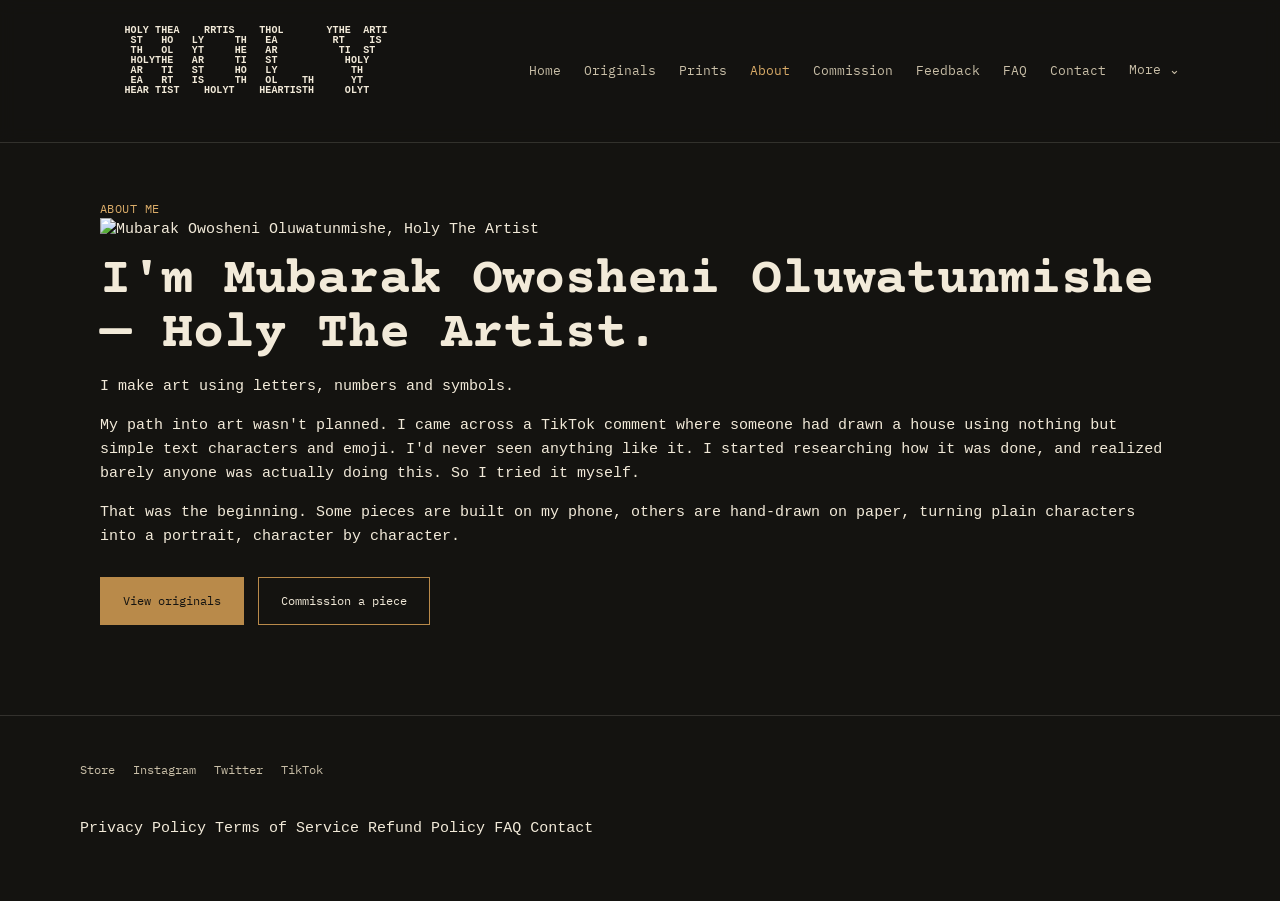
==== about.html @ 5d8406da "Add files via upload" ====
<!DOCTYPE html>
<html lang="en">
<head>
  <meta charset="UTF-8">
  <meta name="viewport" content="width=device-width, initial-scale=1, viewport-fit=cover">

  <title>About — Holy The Artist</title>

  <link rel="preconnect" href="https://fonts.googleapis.com">
  <link rel="preconnect" href="https://fonts.gstatic.com" crossorigin>
  <link href="https://fonts.googleapis.com/css2?family=Courier+Prime:ital,wght@0,400;0,700;1,400&family=IBM+Plex+Mono:wght@400;500&display=swap" rel="stylesheet">

  <link rel="stylesheet" href="style.css">
</head>

<body>

<header>
  <div class="headbar">

    <a class="wordmark" href="index.html#home">

      <div class="holy-text">
        <pre class="holy-ascii">
    HOLY THEA    RRTIS    THOL       YTHE  ARTI
     ST   HO   LY     TH   EA         RT    IS 
     TH   OL   YT     HE   AR          TI  ST 
     HOLYTHE   AR     TI   ST           HOLY
     AR   TI   ST     HO   LY            TH   
     EA   RT   IS     TH   OL    TH      YT         
    HEAR TIST    HOLYT    HEARTISTH     OLYT   

        </pre>
      </div>
    </a>

    <nav class="primary" id="primaryNav">

      <button class="nav-close" id="navClose" type="button" aria-label="Close menu">
        Cancel ❌
      </button>

      <a href="index.html#home">Home</a>
      <a href="index.html#originals">Originals</a>
      <a href="index.html#prints">Prints</a>
      <a class="active" href="about.html">About</a>
      <a href="index.html#commission">Commission</a>
      <a href="index.html#feedback">Feedback</a>
      <a href="index.html#faq">FAQ</a>
      <a href="index.html#contact">Contact</a>

      <div class="more-wrap">
        <a id="moreToggle" href="#" aria-expanded="false">
          More ⌄
        </a>

        <div class="more-panel" id="morePanel">
          <a href="index.html#privacy">Privacy Policy</a>
          <a href="index.html#terms">Terms of Service</a>
          <a href="index.html#refunds">Refund Policy</a>
        </div>
      </div>

    </nav>

    <button
      class="menu-btn"
      id="menuBtn"
      type="button"
      aria-label="Open menu"
      aria-expanded="false"
    >
      ☰
    </button>

  </div>
</header>

<!-- Mobile menu backdrop -->
<div class="nav-backdrop" id="navBackdrop"></div>

<main>

  <section class="page active" id="page-about">

    <div class="eyebrow">ABOUT ME</div>

    <!-- Put your photo at images/holy.jpg, or delete this line -->
    <img class="about-photo" src="images/holy.jpg" alt="Mubarak Owosheni Oluwatunmishe, Holy The Artist">

    <h1 class="page-title">
      I'm Mubarak Owosheni Oluwatunmishe — Holy The Artist.
    </h1>

    <div class="about-text">

      <p class="intro">
        I make art using letters, numbers and symbols.
      </p>

      <p>
        My path into art wasn't planned. I came across a TikTok comment
        where someone had drawn a house using nothing but simple text
        characters and emoji. I'd never seen anything like it. I started
        researching how it was done, and realized barely anyone was
        actually doing this. So I tried it myself.
      </p>

      <p>
        That was the beginning. Some pieces are built on my phone, others
        are hand-drawn on paper, turning plain characters into a portrait,
        character by character.
      </p>

    </div>

    <div class="cta-row">
      <a class="btn solid" href="index.html#originals">View originals</a>
      <a class="btn" href="index.html#commission">Commission a piece</a>
    </div>

  </section>

</main>


<footer>

  <div class="foot-inner">

    <div>

      <div class="social-row">

        <a
          href="https://flutterwave.com/store/holytheartist"
          target="_blank"
          rel="noopener noreferrer"
        >
          Store
        </a>

        <a
          href="https://www.instagram.com/holy_the_artist"
          target="_blank"
          rel="noopener noreferrer"
        >
          Instagram
        </a>

        <a
          href="https://x.com/holy_d_artist"
          target="_blank"
          rel="noopener noreferrer"
        >
          Twitter
        </a>

        <a
          href="https://tiktok.com/@holy_d_artist"
          target="_blank"
          rel="noopener noreferrer"
        >
          TikTok
        </a>

        <br /><br /><br />
      </div>

      <a href="index.html#privacy">Privacy Policy</a>
      <a href="index.html#terms">Terms of Service</a>
      <a href="index.html#refunds">Refund Policy</a>
      <a href="index.html#faq">FAQ</a>
      <a href="index.html#contact">Contact</a>

    </div>

  </div>

</footer>

<!-- Same script as the home page. It runs the mobile menu and More dropdown. -->
<script src="main.js"></script>

</body>
</html>
---- style.css ----
:root {
  --ink: #141310;
  --ink-2: #1c1b16;
  --paper: #f2ead9;
  --paper-dim: #c9bfa8;

  --line: rgba(242, 234, 217, 0.14);

  --brass: #b98a4a;
  --brass-bright: #d9ab68;

  box-sizing: border-box;
}

*,
*::before,
*::after {
  box-sizing: inherit;
}

html {
  height: 100%;
  scroll-behavior: smooth;
  scroll-padding-top: 90px;
}

body {
  margin: 0;
  min-height: 100%;

  background: var(--ink);
  color: var(--paper);

  /*
    Main website font:
    Courier Prime, a webfont built on Courier New's
    typewriter shape, with Courier New itself as fallback
  */
  font-family: 'Courier New', Courier, monospace;

  font-size: 15px;
  line-height: 1.6;

  overflow-x: hidden;
}

/*HOLY HEADER TEXT*/
.holy-ascii{
  font-family: 'Courier New', Courier, monospace;
  font-size: 6px;
  line-height: 1;
}

.holy-text{
  display: flex;
  align-items: center;
}

@media (min-width: 410px) {
 .holy-text pre{
    font-size: 10px;
    
  }
  
};

::selection {
  background: var(--brass);
  color: var(--ink);
}

a {
  color: inherit;
  text-decoration: none;
}

button,
input,
textarea {
  font: inherit;
}

img {
  max-width: 100%;
  display: block;
}

.mono {
  font-family: "IBM Plex Mono", monospace;
}


/* =========================
   HEADER
========================= */

header {
  position: sticky;
  top: 0;
  z-index: 100;

  background: rgba(20, 19, 16, 0.94);

  backdrop-filter: blur(8px);
  -webkit-backdrop-filter: blur(8px);

  border-bottom: 1px solid var(--line);

  padding-top: env(safe-area-inset-top, 0px);
}

.headbar {
  width: min(1120px, 100%);
  margin: 0 auto;

  padding: 16px 20px;

  display: flex;
  align-items: center;
  justify-content: space-between;

  gap: 20px;
}

.wordmark {
  font-family: "Courier Prime", "Courier New", monospace;
  font-weight: 700;

  font-size: 3px;

  letter-spacing: 0.04em;

  text-decoration: none;

  color: var(--paper);

  display: flex;
  align-items: center ;
  gap: 7px;

  white-space: nowrap;
}

.wordmark .dot {
  color: var(--brass-bright);

  font-family: "IBM Plex Mono", monospace;

  font-size: 13px;
}


/* =========================
   DESKTOP NAV
========================= */

nav.primary {
  display: flex;
  align-items: center;
  gap: 23px;
}

nav.primary a {
  position: relative;

  color: var(--paper-dim);

  font-family: "IBM Plex Mono", monospace;
  font-size: 13px;

  text-decoration: none;

  cursor: pointer;

  transition:
    color 0.2s ease,
    opacity 0.2s ease;
}

nav.primary a:hover,
nav.primary a.active {
  color: var(--brass-bright);
}


/* =========================
   MORE MENU
========================= */

.more-wrap {
  position: relative;
}

.more-panel {
  display: none;

  position: absolute;

  right: 0;
  top: calc(100% + 14px);

  min-width: 190px;

  padding: 6px 0;

  background: var(--ink-2);

  border: 1px solid var(--line);

  box-shadow: 0 18px 40px rgba(0, 0, 0, 0.45);
}

.more-panel.open {
  display: block;
}

.more-panel a {
  display: block;

  padding: 10px 16px;
}

.more-panel a:hover {
  background: rgba(217, 171, 104, 0.08);
}


/* =========================
   MOBILE MENU BUTTON
========================= */

.menu-btn {
  display: none;
  width: 44px;
  height: 44px;
  padding: 0;
  background: transparent;
  border: 1px solid var(--line);
  color: var(--paper);
  font-size: 21px;
  cursor: pointer;
  z-index: 120;
}


/* =========================
   MOBILE CANCEL BUTTON
========================= */

.nav-close {
  display: none;
  position: absolute;
  top: 20px;
  right: 20px;
  width: auto;
  height: 40px;
  padding: 0 15px;
  background: transparent;
  border: 1px solid var(--line);
  color: var(--paper);
  font-family: "IBM Plex Mono", monospace;
  font-size: 15px;
  cursor: pointer;
  align-items: center;
  gap: 6px;
}

.nav-close:hover {
  border-color: var(--brass);
  color: var(--brass-bright);
}


/* =========================
   MOBILE BACKDROP
========================= */

.nav-backdrop {
  display: none;
  position: fixed;
  inset: 0;
  z-index: 80;
  background: rgba(10, 9, 7, 0.7);
  
}

.nav-backdrop.open {
  display: block ;
}


/* =========================
   MOBILE NAV
========================= */

@media (max-width: 820px) {

  .menu-btn {
    display: flex;
    align-items: center;
    justify-content: center;
  }

  nav.primary {
    position: fixed;
    top: 0;
    right: 0;
    bottom: 0;

    width: min(82vw, 330px);
    height: 450px ;

    display: flex;
    flex-direction: column;
    align-items: flex-start;

    gap: 22px;

    padding: 85px 28px 30px;

    background: var(--ink-2);
    border-left: 1px solid var(--line);

    overflow-y: auto;

    transform: translateX(100%);
    visibility: hidden;

    transition:
      transform 0.25s ease,
      visibility 0.25s ease;

    z-index: 110;

    box-shadow: -20px 0 50px rgba(0, 0, 0, 0.4);
  }

  nav.primary.open {
    transform: translateX(0);
    visibility: visible;
  }

  nav.primary a {
    font-size: 15px;
  }

  .nav-close {
    display: inline-flex;
  }

  .more-wrap {
    width: 100%;
  }

  .more-panel {
    position: static;

    width: 100%;

    border: none;

    padding: 7px 0 0;

    background: transparent;

    box-shadow: none;
  }

  .more-panel a {
    padding: 8px 0;
  }
}


/* =========================
   MOBILE NAV CLOSE
========================= */

.nav-close {
  display: none;

  position: absolute;

  top: 20px;
  right: 20px;

  width: auto;
  height: 40px;

  padding: 0 16px;

  background: none;

  border: 1px solid var(--line);

  color: var(--paper);

  font-family: "IBM Plex Mono", monospace;

  font-size: 13px;
  letter-spacing: 0.02em;

  cursor: pointer;

  display: none;
  align-items: center;
  gap: 6px;
}

.nav-close:hover {
  border-color: var(--brass);
  color: var(--brass-bright);
}


/* =========================
   MOBILE BACKDROP
========================= */

.nav-backdrop {
  display: none;

  position: fixed;
  inset: 0;

  z-index: 80;

  background: rgba(10, 9, 7, 0.65);
}

.nav-backdrop.open {
  display: block;
}


/* =========================
   MOBILE NAV
========================= */

@media (max-width: 820px) {

  nav.primary {
    display: none;

    position: fixed;

    top: 0;
    right: 0;
    bottom: 0;

    width: min(82vw, 330px);

    z-index: 110;

    background: var(--ink-2);

    border-left: 1px solid var(--line);

    flex-direction: column;

    align-items: flex-start;

    gap: 22px;

    padding: 85px 28px 30px;

    overflow-y: auto;

    box-shadow: -20px 0 50px rgba(0, 0, 0, 0.35);
  }

  nav.primary.open {
    display: flex;
  }

  nav.primary a {
    font-size: 15px;
  }

  .nav-close {
    display: inline-flex;
  }

  .menu-btn {
    display: block;
  }

  .more-wrap {
    width: 100%;
  }

  .more-panel {
    position: static;

    width: 100%;

    border: none;

    padding: 7px 0 0;

    background: transparent;

    box-shadow: none;
  }

  .more-panel a {
    padding: 8px 0;
  }

}


/* =========================
   MAIN
========================= */

main {
  width: min(1120px, 100%);

  margin: 0 auto;

  padding: 0 20px;
}


/* =========================
   PAGES
========================= */

.page {
  display: none;

  padding: 56px 0 90px;

  animation: fade 0.3s ease;
}

.page.active {
  display: block;
}

@keyframes fade {
  from {
    opacity: 0;
    transform: translateY(6px);
  }

  to {
    opacity: 1;
    transform: translateY(0);
  }
}


/* =========================
   TYPOGRAPHY
========================= */

.eyebrow {
  font-family: "IBM Plex Mono", monospace;

  font-size: 12px;

  color: var(--brass-bright);

  letter-spacing: 0.04em;
}

h1,
h2,
h3 {
  font-family: "Courier Prime", "Courier New", monospace;
  font-weight: 700;
}

h1 {
  font-size: clamp(42px, 7vw, 72px);

  line-height: 1.04;

  margin: 0.3em 0 0.25em;
}

.page-title {
  font-size: clamp(36px, 5vw, 52px);

  margin-top: 12px;
}

h2 {
  font-size: clamp(29px, 4.4vw, 42px);

  line-height: 1.15;

  margin: 0 0 0.5em;
}

h3 {
  font-size: 21px;

  margin: 0 0 0.35em;
}

p {
  margin: 0 0 1em;

  color: var(--paper);
}

.lede {
  max-width: 680px;

  font-size: 20px;

  color: var(--paper-dim);
}

.dim {
  color: var(--paper-dim);
}

.dim a,
.legal a,
.contact-alt a {
  color: var(--brass-bright);
  text-decoration: none;
}

.dim a:hover,
.legal a:hover,
.contact-alt a:hover {
  text-decoration: underline;
}

.max-text {
  max-width: 680px;
}

.rule {
  height: 1px;

  margin: 40px 0;

  border: 0;

  background: var(--line);
}


/* =========================
   HERO
========================= */

.hero {
  display: grid;

  grid-template-columns: 1.1fr 0.9fr;

  gap: 48px;

  align-items: center;
}

.ascii-frame {
  min-width: 0;

  padding: 22px;

  background: var(--ink-2);

  border: 1px solid var(--line);

  color: var(--brass);

  font-family: "IBM Plex Mono", monospace;

  font-size: 8px;

  line-height: 1.05;

  white-space: pre;

  overflow: hidden;

  box-shadow: 0 30px 70px rgba(0, 0, 0, 0.5);
}

@media (max-width: 820px) {

  .hero {
    grid-template-columns: 1fr;

    gap: 35px;
  }

}


/* =========================
   BUTTONS
========================= */

.cta-row {
  display: flex;

  gap: 14px;

  flex-wrap: wrap;

  margin-top: 28px;
}

.btn {
  display: inline-block;

  padding: 13px 22px;

  border: 1px solid var(--brass);

  background: transparent;

  color: var(--paper);

  font-family: "IBM Plex Mono", monospace;

  font-size: 12px;

  text-decoration: none;

  cursor: pointer;

  transition: 0.2s ease;
}

.btn:hover {
  background: var(--brass);

  color: var(--ink);
}

.btn.solid {
  background: var(--brass);

  color: var(--ink);
}

.btn.solid:hover {
  background: var(--brass-bright);

  border-color: var(--brass-bright);
}

.btn.ghost {
  border-color: var(--line);

  color: var(--paper-dim);
}

.btn.ghost:hover {
  background: transparent;

  border-color: var(--paper-dim);

  color: var(--paper);
}


/* =========================
   ABOUT
========================= */

.about-block {
  display: grid;

  grid-template-columns: auto 1fr;

  gap: 40px;
}

.about-block .label {
  font-family: "IBM Plex Mono", monospace;

  font-size: 12px;

  color: var(--paper-dim);

  white-space: nowrap;

  padding-top: 6px;
}

.about-block p {
  max-width: 650px;
}

@media (max-width: 700px) {

  .about-block {
    grid-template-columns: 1fr;

    gap: 15px;
  }

}


/* =========================
   GALLERY
========================= */

.grid {
  display: grid;

  grid-template-columns: repeat(2, 1fr);

  gap: 26px;

  margin-top: 30px;
}

.piece {
  background: var(--ink-2);

  border: 1px solid var(--line);

  cursor: pointer;

  transition: border-color 0.2s ease;
}

.piece:hover {
  border-color: var(--brass);
}

.piece-art {
  aspect-ratio: 4 / 5;

  padding: 16px;

  border-bottom: 1px solid var(--line);

  background:
    repeating-linear-gradient(
      135deg,
      rgba(185, 138, 74, 0.05) 0 2px,
      transparent 2px 6px
    );

  color: var(--brass);

  font-family: "IBM Plex Mono", monospace;

  font-size: 6.4px;

  line-height: 1.05;

  white-space: pre;

  overflow: hidden;
}

.piece-body {
  padding: 16px 18px 20px;
}

.piece-body .title {
  font-size: 18px;

  margin-bottom: 3px;
}

.piece-body .meta {
  font-family: "IBM Plex Mono", monospace;

  font-size: 12px;

  color: var(--paper-dim);
}

.piece-body .price {
  margin-top: 10px;

  font-family: "IBM Plex Mono", monospace;

  font-size: 13px;

  color: var(--brass-bright);
}

.section-head {
  display: flex;

  align-items: baseline;

  justify-content: space-between;

  gap: 20px;

  flex-wrap: wrap;
}

.view-all {
  font-family: "IBM Plex Mono", monospace;

  font-size: 12px;

  text-decoration: none;

  color: var(--brass-bright);
}

@media (max-width: 640px) {

  .grid {
    grid-template-columns: 1fr;
  }

}


/* =========================
   DETAIL PAGE
========================= */

.detail {
  display: none;
}

.detail.active {
  display: block;
}

.detail-grid {
  display: grid;

  grid-template-columns: 0.9fr 1.1fr;

  gap: 48px;

  align-items: start;
}

.detail-art {
  min-width: 0;

  padding: 22px;

  background: var(--ink-2);

  border: 1px solid var(--line);

  color: var(--brass);

  font-family: "IBM Plex Mono", monospace;

  font-size: 9px;

  line-height: 1.08;

  white-space: pre;

  overflow: hidden;
}

.back-link {
  display: inline-block;

  margin-bottom: 24px;

  color: var(--paper-dim);

  font-family: "IBM Plex Mono", monospace;

  font-size: 12px;

  text-decoration: none;

  cursor: pointer;
}

.back-link:hover {
  color: var(--brass-bright);
}

.spec-list {
  margin: 20px 0 28px;

  max-width: 360px;

  color: var(--paper-dim);

  font-family: "IBM Plex Mono", monospace;

  font-size: 13px;
}

.spec-list div {
  display: flex;

  justify-content: space-between;

  gap: 20px;

  padding: 9px 0;

  border-bottom: 1px solid var(--line);
}

@media (max-width: 820px) {

  .detail-grid {
    grid-template-columns: 1fr;

    gap: 30px;
  }

}


/* =========================
   PRICING
========================= */

.tablewrap {
  width: 100%;

  overflow-x: auto;
}

.price-table {
  width: 100%;

  margin-top: 14px;

  border-collapse: collapse;
}

.price-table th,
.price-table td {
  padding: 12px 14px;

  text-align: left;

  border-bottom: 1px solid var(--line);

  font-size: 16px;
}

.price-table th {
  font-family: "IBM Plex Mono", monospace;

  font-size: 11px;

  color: var(--paper-dim);

  font-weight: 400;
}

.price-table td.num {
  font-family: "IBM Plex Mono", monospace;

  color: var(--brass-bright);
}

.section-space {
  margin-top: 44px;
}

.section-space-large {
  margin-top: 50px;
}


/* =========================
   COMMISSION STEPS
========================= */

.steps {
  display: grid;

  gap: 26px;

  margin-top: 20px;
}

.steps h3 {
  color: var(--brass-bright);

  font-family: "IBM Plex Mono", monospace;

  font-size: 14px;
}


/* =========================
   FEEDBACK
========================= */

.quote {
  max-width: 640px;

  margin: 0 0 30px;

  padding: 4px 0 4px 22px;

  border-left: 2px solid var(--brass);
}

.quote .who {
  margin-top: 6px;

  color: var(--paper-dim);

  font-family: "IBM Plex Mono", monospace;

  font-size: 12px;
}


/* =========================
   FAQ
========================= */

.faq {
  max-width: 760px;

  margin-top: 20px;
}

details {
  padding: 18px 0;

  border-bottom: 1px solid var(--line);
}

summary {
  display: flex;

  justify-content: space-between;

  gap: 16px;

  cursor: pointer;

  font-size: 19px;

  list-style: none;
}

summary::-webkit-details-marker {
  display: none;
}

summary .plus {
  color: var(--brass-bright);

  font-family: "IBM Plex Mono", monospace;

  transition: transform 0.2s ease;
}

details[open] summary .plus {
  transform: rotate(45deg);
}

details p {
  max-width: 680px;

  margin-top: 12px;

  color: var(--paper-dim);
}


/* =========================
   LEGAL
========================= */

.legal h3 {
  margin-top: 34px;
}

.legal p,
.legal li {
  max-width: 700px;

  color: var(--paper-dim);
}

.legal ul {
  padding-left: 20px;
}

.updated {
  margin-bottom: 30px;

  color: var(--paper-dim);

  font-family: "IBM Plex Mono", monospace;

  font-size: 11px;
}


/* =========================
   CONTACT
========================= */

form.contact {
  max-width: 540px;

  margin-top: 10px;
}

.field {
  margin-bottom: 20px;
}

label {
  display: block;

  margin-bottom: 8px;

  color: var(--paper-dim);

  font-family: "IBM Plex Mono", monospace;

  font-size: 12px;
}

input,
textarea {
  width: 100%;

  padding: 13px 14px;

  background: var(--ink-2);

  border: 1px solid var(--line);

  border-radius: 0;

  color: var(--paper);

  font-family: "Courier Prime", "Courier New", monospace;

  font-size: 16px;
}

input:focus,
textarea:focus {
  outline: 2px solid var(--brass);

  outline-offset: 1px;

  border-color: var(--brass);
}

textarea {
  min-height: 140px;

  resize: vertical;
}

.form-status {
  display: none;

  margin-top: 14px;

  color: var(--brass-bright);

  font-family: "IBM Plex Mono", monospace;

  font-size: 12px;
}

.form-note {
  margin-top: 14px;

  color: var(--paper-dim);

  font-size: 13px;
}

.contact-alt {
  margin-top: 48px;

  padding-top: 32px;

  border-top: 1px solid var(--line);
}


/* =========================
   FLOATING BACK BUTTON
========================= */

.float-back {
  position: fixed;

  left: 18px;

  bottom: calc(18px + env(safe-area-inset-bottom, 0px));

  z-index: 90;

  display: none;

  align-items: center;

  gap: 8px;

  padding: 11px 18px;

  background: var(--ink-2);

  border: 1px solid var(--brass);

  border-radius: 999px;

  color: var(--paper);

  font-family: "IBM Plex Mono", monospace;

  font-size: 12px;

  cursor: pointer;

  box-shadow: 0 10px 26px rgba(0, 0, 0, 0.45);

  transition: 0.2s ease;
}

.float-back.show {
  display: inline-flex;
}

.float-back:hover {
  background: var(--brass);

  color: var(--ink);
}


/* =========================
   FOOTER
========================= */

footer {
  padding: 44px 20px 60px;

  border-top: 1px solid var(--line);
}

.foot-inner {
  width: min(1120px, 100%);

  margin: 0 auto;

  display: flex;

  justify-content: space-between;

  flex-wrap: wrap;

  gap: 24px;
}

.footer-description {
  max-width: 320px;

  margin-top: 10px;

  color: var(--paper-dim);

  font-size: 14px;
}

.footer-label {
  margin-bottom: 12px;
}

.social-row {
  display: flex;

  gap: 18px;

  flex-wrap: wrap;

  font-family: "IBM Plex Mono", monospace;

  font-size: 12px;
}

.social-row a {
  color: var(--paper-dim);

  text-decoration: none;
}

.social-row a:hover {
  color: var(--brass-bright);
}

.foot-note {
  width: min(1120px, 100%);

  margin: 18px auto 0;

  color: var(--paper-dim);

  font-family: "IBM Plex Mono", monospace;

  font-size: 11px;
}


/* =========================
   SMALL SCREENS
========================= */

@media (max-width: 500px) {

  body {
    font-size: 16px;
  }

  main {
    padding: 0 16px;
  }

  .headbar {
    padding: 13px 16px;
  }

  .page {
    padding-top: 42px;
  }

  .lede {
    font-size: 17px;
  }

  .ascii-frame {
    font-size: 5.5px;

    padding: 14px;
  }

  .detail-art {
    font-size: 6px;

    padding: 14px;
  }

  .float-back {
    left: 12px;

    bottom: calc(12px + env(safe-area-inset-bottom, 0px));
  }

    }
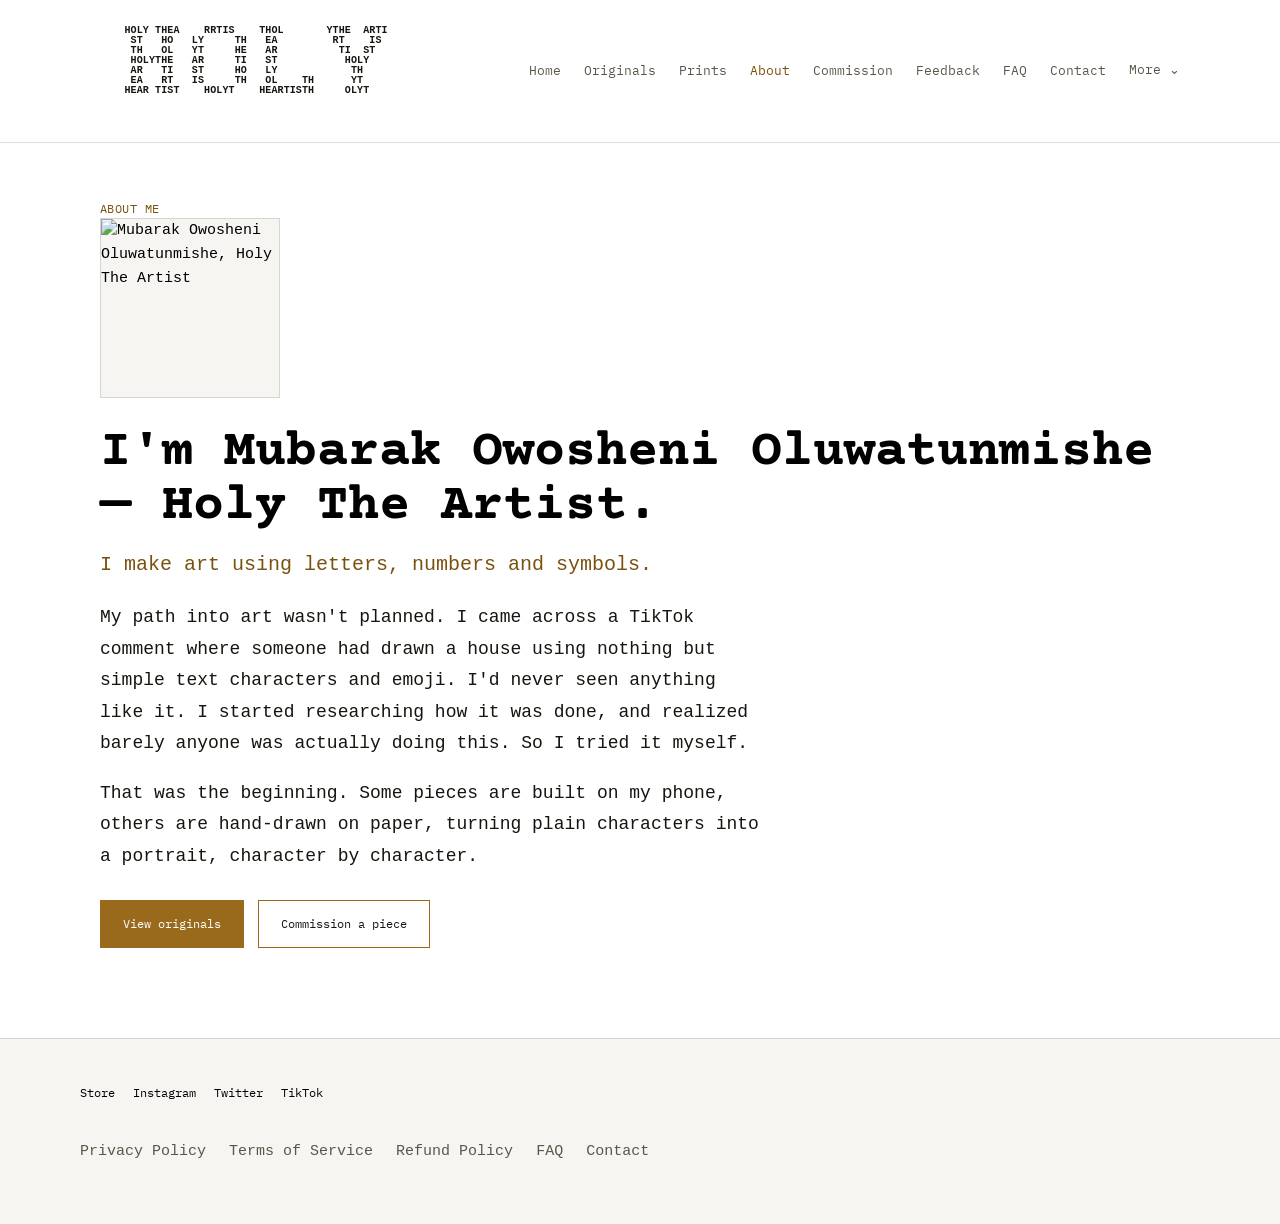
==== commit 259fdf79: "Update image source path in about.html" ====
--- a/about.html
+++ b/about.html
@@ -86,7 +86,7 @@
     <div class="eyebrow">ABOUT ME</div>
 
     <!-- Put your photo at images/holy.jpg, or delete this line -->
-    <img class="about-photo" src="images/holy.jpg" alt="Mubarak Owosheni Oluwatunmishe, Holy The Artist">
+    <img class="about-photo" src="img/holy.jpg" alt="Mubarak Owosheni Oluwatunmishe, Holy The Artist">
 
     <h1 class="page-title">
       I'm Mubarak Owosheni Oluwatunmishe — Holy The Artist.
--- a/style.css
+++ b/style.css
@@ -1,13 +1,13 @@
 :root {
-  --ink: #141310;
-  --ink-2: #1c1b16;
-  --paper: #f2ead9;
-  --paper-dim: #c9bfa8;
-
-  --line: rgba(242, 234, 217, 0.14);
-
-  --brass: #b98a4a;
-  --brass-bright: #d9ab68;
+  --bg: #ffffff;
+  --bg-2: #f6f5f1;
+  --text: #17150f;
+  --text-dim: #5c564a;
+
+  --line: rgba(23, 21, 15, 0.14);
+
+  --accent: #9a6a1c;
+  --accent-strong: #7a5210;
 
   box-sizing: border-box;
 }
@@ -28,45 +28,37 @@
   margin: 0;
   min-height: 100%;
 
-  background: var(--ink);
-  color: var(--paper);
-
-  /*
-    Main website font:
-    Courier Prime, a webfont built on Courier New's
-    typewriter shape, with Courier New itself as fallback
-  */
+  background-color: white;
+  color: black ;
+
   font-family: 'Courier New', Courier, monospace;
-
   font-size: 15px;
   line-height: 1.6;
 
   overflow-x: hidden;
 }
 
-/*HOLY HEADER TEXT*/
-.holy-ascii{
+/* HOLY HEADER TEXT */
+.holy-ascii {
   font-family: 'Courier New', Courier, monospace;
   font-size: 6px;
   line-height: 1;
 }
 
-.holy-text{
+.holy-text {
   display: flex;
   align-items: center;
 }
 
 @media (min-width: 410px) {
- .holy-text pre{
+  .holy-text pre {
     font-size: 10px;
-    
-  }
-  
-};
+  }
+}
 
 ::selection {
-  background: var(--brass);
-  color: var(--ink);
+  background: var(--accent);
+  color: #ffffff;
 }
 
 a {
@@ -99,7 +91,7 @@
   top: 0;
   z-index: 100;
 
-  background: rgba(20, 19, 16, 0.94);
+  background: rgba(255, 255, 255, 0.95);
 
   backdrop-filter: blur(8px);
   -webkit-backdrop-filter: blur(8px);
@@ -125,27 +117,22 @@
 .wordmark {
   font-family: "Courier Prime", "Courier New", monospace;
   font-weight: 700;
-
   font-size: 3px;
-
   letter-spacing: 0.04em;
 
   text-decoration: none;
-
-  color: var(--paper);
+  color: var(--text);
 
   display: flex;
-  align-items: center ;
+  align-items: center;
   gap: 7px;
 
   white-space: nowrap;
 }
 
 .wordmark .dot {
-  color: var(--brass-bright);
-
-  font-family: "IBM Plex Mono", monospace;
-
+  color: var(--accent);
+  font-family: "IBM Plex Mono", monospace;
   font-size: 13px;
 }
 
@@ -163,23 +150,20 @@
 nav.primary a {
   position: relative;
 
-  color: var(--paper-dim);
+  color: var(--text-dim);
 
   font-family: "IBM Plex Mono", monospace;
   font-size: 13px;
 
   text-decoration: none;
-
   cursor: pointer;
 
-  transition:
-    color 0.2s ease,
-    opacity 0.2s ease;
+  transition: color 0.2s ease, opacity 0.2s ease;
 }
 
 nav.primary a:hover,
 nav.primary a.active {
-  color: var(--brass-bright);
+  color: var(--accent-strong);
 }
 
 
@@ -195,19 +179,16 @@
   display: none;
 
   position: absolute;
-
   right: 0;
   top: calc(100% + 14px);
 
   min-width: 190px;
-
   padding: 6px 0;
 
-  background: var(--ink-2);
-
+  background: var(--bg);
   border: 1px solid var(--line);
 
-  box-shadow: 0 18px 40px rgba(0, 0, 0, 0.45);
+  box-shadow: 0 14px 30px rgba(23, 21, 15, 0.12);
 }
 
 .more-panel.open {
@@ -216,12 +197,11 @@
 
 .more-panel a {
   display: block;
-
   padding: 10px 16px;
 }
 
 .more-panel a:hover {
-  background: rgba(217, 171, 104, 0.08);
+  background: var(--bg-2);
 }
 
 
@@ -231,12 +211,15 @@
 
 .menu-btn {
   display: none;
+
   width: 44px;
   height: 44px;
   padding: 0;
+
   background: transparent;
   border: 1px solid var(--line);
-  color: var(--paper);
+  color: var(--text);
+
   font-size: 21px;
   cursor: pointer;
   z-index: 120;
@@ -249,25 +232,31 @@
 
 .nav-close {
   display: none;
+
   position: absolute;
   top: 20px;
   right: 20px;
+
   width: auto;
   height: 40px;
-  padding: 0 15px;
-  background: transparent;
+  padding: 0 16px;
+
+  background: none;
   border: 1px solid var(--line);
-  color: var(--paper);
-  font-family: "IBM Plex Mono", monospace;
-  font-size: 15px;
+  color: var(--text);
+
+  font-family: "IBM Plex Mono", monospace;
+  font-size: 13px;
+  letter-spacing: 0.02em;
+
   cursor: pointer;
   align-items: center;
   gap: 6px;
 }
 
 .nav-close:hover {
-  border-color: var(--brass);
-  color: var(--brass-bright);
+  border-color: var(--accent);
+  color: var(--accent-strong);
 }
 
 
@@ -277,15 +266,16 @@
 
 .nav-backdrop {
   display: none;
+
   position: fixed;
   inset: 0;
   z-index: 80;
-  background: rgba(10, 9, 7, 0.7);
-  
+
+  background: rgba(23, 21, 15, 0.35);
 }
 
 .nav-backdrop.open {
-  display: block ;
+  display: block;
 }
 
 
@@ -302,15 +292,21 @@
   }
 
   nav.primary {
+    display: none;
+
     position: fixed;
     top: 0;
     right: 0;
     bottom: 0;
 
     width: min(82vw, 330px);
-    height: 450px ;
-
-    display: flex;
+    height: 450px;
+
+    z-index: 110;
+
+    background: var(--bg);
+    border-left: 1px solid var(--line);
+
     flex-direction: column;
     align-items: flex-start;
 
@@ -318,26 +314,13 @@
 
     padding: 85px 28px 30px;
 
-    background: var(--ink-2);
-    border-left: 1px solid var(--line);
-
     overflow-y: auto;
 
-    transform: translateX(100%);
-    visibility: hidden;
-
-    transition:
-      transform 0.25s ease,
-      visibility 0.25s ease;
-
-    z-index: 110;
-
-    box-shadow: -20px 0 50px rgba(0, 0, 0, 0.4);
+    box-shadow: -20px 0 50px rgba(23, 21, 15, 0.18);
   }
 
   nav.primary.open {
-    transform: translateX(0);
-    visibility: visible;
+    display: flex;
   }
 
   nav.primary a {
@@ -356,157 +339,20 @@
     position: static;
 
     width: 100%;
+    padding: 7px 0 0;
 
     border: none;
-
-    padding: 7px 0 0;
-
     background: transparent;
-
     box-shadow: none;
   }
 
   .more-panel a {
     padding: 8px 0;
   }
-}
-
-
-/* =========================
-   MOBILE NAV CLOSE
-========================= */
-
-.nav-close {
-  display: none;
-
-  position: absolute;
-
-  top: 20px;
-  right: 20px;
-
-  width: auto;
-  height: 40px;
-
-  padding: 0 16px;
-
-  background: none;
-
-  border: 1px solid var(--line);
-
-  color: var(--paper);
-
-  font-family: "IBM Plex Mono", monospace;
-
-  font-size: 13px;
-  letter-spacing: 0.02em;
-
-  cursor: pointer;
-
-  display: none;
-  align-items: center;
-  gap: 6px;
-}
-
-.nav-close:hover {
-  border-color: var(--brass);
-  color: var(--brass-bright);
-}
-
-
-/* =========================
-   MOBILE BACKDROP
-========================= */
-
-.nav-backdrop {
-  display: none;
-
-  position: fixed;
-  inset: 0;
-
-  z-index: 80;
-
-  background: rgba(10, 9, 7, 0.65);
-}
-
-.nav-backdrop.open {
-  display: block;
-}
-
-
-/* =========================
-   MOBILE NAV
-========================= */
-
-@media (max-width: 820px) {
-
-  nav.primary {
-    display: none;
-
-    position: fixed;
-
-    top: 0;
-    right: 0;
-    bottom: 0;
-
-    width: min(82vw, 330px);
-
-    z-index: 110;
-
-    background: var(--ink-2);
-
-    border-left: 1px solid var(--line);
-
-    flex-direction: column;
-
-    align-items: flex-start;
-
-    gap: 22px;
-
-    padding: 85px 28px 30px;
-
-    overflow-y: auto;
-
-    box-shadow: -20px 0 50px rgba(0, 0, 0, 0.35);
-  }
-
-  nav.primary.open {
-    display: flex;
-  }
-
-  nav.primary a {
-    font-size: 15px;
-  }
-
-  .nav-close {
-    display: inline-flex;
-  }
-
-  .menu-btn {
-    display: block;
-  }
-
-  .more-wrap {
-    width: 100%;
-  }
-
-  .more-panel {
-    position: static;
-
-    width: 100%;
-
-    border: none;
-
-    padding: 7px 0 0;
-
+
+  .more-panel a:hover {
     background: transparent;
-
-    box-shadow: none;
-  }
-
-  .more-panel a {
-    padding: 8px 0;
-  }
-
+  }
 }
 
 
@@ -516,9 +362,7 @@
 
 main {
   width: min(1120px, 100%);
-
   margin: 0 auto;
-
   padding: 0 20px;
 }
 
@@ -529,9 +373,7 @@
 
 .page {
   display: none;
-
   padding: 56px 0 90px;
-
   animation: fade 0.3s ease;
 }
 
@@ -551,6 +393,12 @@
   }
 }
 
+@media (prefers-reduced-motion: reduce) {
+  .page {
+    animation: none;
+  }
+}
+
 
 /* =========================
    TYPOGRAPHY
@@ -558,11 +406,8 @@
 
 .eyebrow {
   font-family: "IBM Plex Mono", monospace;
-
-  font-size: 12px;
-
-  color: var(--brass-bright);
-
+  font-size: 12px;
+  color: var(--accent-strong);
   letter-spacing: 0.04em;
 }
 
@@ -575,61 +420,53 @@
 
 h1 {
   font-size: clamp(42px, 7vw, 72px);
-
   line-height: 1.04;
-
   margin: 0.3em 0 0.25em;
 }
 
 .page-title {
   font-size: clamp(36px, 5vw, 52px);
-
   margin-top: 12px;
 }
 
 h2 {
   font-size: clamp(29px, 4.4vw, 42px);
-
   line-height: 1.15;
-
   margin: 0 0 0.5em;
 }
 
 h3 {
   font-size: 21px;
-
   margin: 0 0 0.35em;
 }
 
 p {
   margin: 0 0 1em;
-
-  color: var(--paper);
+  color: var(--text);
 }
 
 .lede {
   max-width: 680px;
-
   font-size: 20px;
-
-  color: var(--paper-dim);
+  color: var(--text-dim);
 }
 
 .dim {
-  color: var(--paper-dim);
+  color: var(--text-dim);
 }
 
 .dim a,
 .legal a,
 .contact-alt a {
-  color: var(--brass-bright);
-  text-decoration: none;
+  color: var(--accent-strong);
+  text-decoration: underline;
+  text-underline-offset: 3px;
 }
 
 .dim a:hover,
 .legal a:hover,
 .contact-alt a:hover {
-  text-decoration: underline;
+  color: var(--text);
 }
 
 .max-text {
@@ -638,11 +475,8 @@
 
 .rule {
   height: 1px;
-
   margin: 40px 0;
-
   border: 0;
-
   background: var(--line);
 }
 
@@ -653,46 +487,35 @@
 
 .hero {
   display: grid;
-
   grid-template-columns: 1.1fr 0.9fr;
-
   gap: 48px;
-
   align-items: center;
 }
 
 .ascii-frame {
   min-width: 0;
-
   padding: 22px;
 
-  background: var(--ink-2);
-
+  background: var(--bg-2);
   border: 1px solid var(--line);
 
-  color: var(--brass);
-
-  font-family: "IBM Plex Mono", monospace;
-
+  color: var(--accent);
+
+  font-family: "IBM Plex Mono", monospace;
   font-size: 8px;
-
   line-height: 1.05;
-
   white-space: pre;
 
   overflow: hidden;
 
-  box-shadow: 0 30px 70px rgba(0, 0, 0, 0.5);
+  box-shadow: 0 20px 50px rgba(23, 21, 15, 0.1);
 }
 
 @media (max-width: 820px) {
-
   .hero {
     grid-template-columns: 1fr;
-
     gap: 35px;
   }
-
 }
 
 
@@ -702,72 +525,669 @@
 
 .cta-row {
   display: flex;
-
   gap: 14px;
-
   flex-wrap: wrap;
-
   margin-top: 28px;
 }
 
 .btn {
   display: inline-block;
-
   padding: 13px 22px;
 
-  border: 1px solid var(--brass);
-
+  border: 1px solid var(--accent);
   background: transparent;
-
-  color: var(--paper);
-
-  font-family: "IBM Plex Mono", monospace;
-
+  color: var(--text);
+
+  font-family: "IBM Plex Mono", monospace;
   font-size: 12px;
 
   text-decoration: none;
-
   cursor: pointer;
 
   transition: 0.2s ease;
 }
 
 .btn:hover {
-  background: var(--brass);
-
-  color: var(--ink);
+  background: var(--accent);
+  color: #ffffff;
 }
 
 .btn.solid {
-  background: var(--brass);
-
-  color: var(--ink);
+  background: var(--accent);
+  color: #ffffff;
 }
 
 .btn.solid:hover {
-  background: var(--brass-bright);
-
-  border-color: var(--brass-bright);
+  background: var(--accent-strong);
+  border-color: var(--accent-strong);
 }
 
 .btn.ghost {
   border-color: var(--line);
-
-  color: var(--paper-dim);
+  color: var(--text-dim);
 }
 
 .btn.ghost:hover {
   background: transparent;
-
-  border-color: var(--paper-dim);
-
-  color: var(--paper);
+  border-color: var(--text-dim);
+  color: var(--text);
 }
 
 
 /* =========================
    ABOUT
 ========================= */
+
+.about-block {
+  display: grid;
+  grid-template-columns: auto 1fr;
+  gap: 40px;
+}
+
+.about-block .label {
+  font-family: "IBM Plex Mono", monospace;
+  font-size: 12px;
+  color: var(--text-dim);
+  white-space: nowrap;
+  padding-top: 6px;
+}
+
+.about-block p {
+  max-width: 650px;
+}
+
+@media (max-width: 700px) {
+  .about-block {
+    grid-template-columns: 1fr;
+    gap: 15px;
+  }
+}
+
+/* About page */
+
+.about-photo {
+  width: 180px;
+  height: 180px;
+  object-fit: cover;
+
+  margin-bottom: 28px;
+
+  border: 1px solid var(--line);
+  background: var(--bg-2);
+}
+
+.about-text p {
+  max-width: 660px;
+  font-size: 18px;
+  line-height: 1.75;
+}
+
+.about-text .intro {
+  font-size: 20px;
+  color: var(--accent-strong);
+}
+
+
+/* =========================
+   GALLERY
+========================= */
+
+.grid {
+  display: grid;
+  grid-template-columns: repeat(2, 1fr);
+  gap: 26px;
+  margin-top: 30px;
+}
+
+.piece {
+  background: var(--bg);
+  border: 1px solid var(--line);
+
+  cursor: pointer;
+
+  transition: border-color 0.2s ease, box-shadow 0.2s ease;
+}
+
+.piece:hover {
+  border-color: var(--accent);
+  box-shadow: 0 10px 28px rgba(23, 21, 15, 0.08);
+}
+
+.piece-art {
+  aspect-ratio: 4 / 5;
+  padding: 16px;
+
+  border-bottom: 1px solid var(--line);
+
+  background:
+    repeating-linear-gradient(
+      135deg,
+      rgba(154, 106, 28, 0.06) 0 2px,
+      transparent 2px 6px
+    );
+
+  color: var(--accent);
+
+  font-family: "IBM Plex Mono", monospace;
+  font-size: 6.4px;
+  line-height: 1.05;
+  white-space: pre;
+
+  overflow: hidden;
+}
+
+.piece-body {
+  padding: 16px 18px 20px;
+}
+
+.piece-body .title {
+  font-size: 18px;
+  margin-bottom: 3px;
+}
+
+.piece-body .meta {
+  font-family: "IBM Plex Mono", monospace;
+  font-size: 12px;
+  color: var(--text-dim);
+}
+
+.piece-body .price {
+  margin-top: 10px;
+
+  font-family: "IBM Plex Mono", monospace;
+  font-size: 13px;
+  color: var(--accent-strong);
+}
+
+.section-head {
+  display: flex;
+  align-items: baseline;
+  justify-content: space-between;
+  gap: 20px;
+  flex-wrap: wrap;
+}
+
+.view-all {
+  font-family: "IBM Plex Mono", monospace;
+  font-size: 12px;
+  text-decoration: none;
+  color: var(--accent-strong);
+}
+
+.view-all:hover {
+  color: var(--text);
+}
+
+@media (max-width: 640px) {
+  .grid {
+    grid-template-columns: 1fr;
+  }
+}
+
+
+/* =========================
+   DETAIL PAGE
+========================= */
+
+.detail {
+  display: none;
+}
+
+.detail.active {
+  display: block;
+}
+
+.detail-grid {
+  display: grid;
+  grid-template-columns: 0.9fr 1.1fr;
+  gap: 48px;
+  align-items: start;
+}
+
+.detail-art {
+  min-width: 0;
+  padding: 22px;
+
+  background: var(--bg-2);
+  border: 1px solid var(--line);
+
+  color: var(--accent);
+
+  font-family: "IBM Plex Mono", monospace;
+  font-size: 9px;
+  line-height: 1.08;
+  white-space: pre;
+
+  overflow: hidden;
+}
+
+.back-link {
+  display: inline-block;
+  margin-bottom: 24px;
+
+  color: var(--text-dim);
+
+  font-family: "IBM Plex Mono", monospace;
+  font-size: 12px;
+
+  text-decoration: none;
+  cursor: pointer;
+}
+
+.back-link:hover {
+  color: var(--accent-strong);
+}
+
+.spec-list {
+  margin: 20px 0 28px;
+  max-width: 360px;
+
+  color: var(--text-dim);
+
+  font-family: "IBM Plex Mono", monospace;
+  font-size: 13px;
+}
+
+.spec-list div {
+  display: flex;
+  justify-content: space-between;
+  gap: 20px;
+
+  padding: 9px 0;
+  border-bottom: 1px solid var(--line);
+}
+
+@media (max-width: 820px) {
+  .detail-grid {
+    grid-template-columns: 1fr;
+    gap: 30px;
+  }
+}
+
+
+/* =========================
+   PRICING
+========================= */
+
+.tablewrap {
+  width: 100%;
+  overflow-x: auto;
+}
+
+.price-table {
+  width: 100%;
+  margin-top: 14px;
+  border-collapse: collapse;
+}
+
+.price-table th,
+.price-table td {
+  padding: 12px 14px;
+  text-align: left;
+  border-bottom: 1px solid var(--line);
+  font-size: 16px;
+}
+
+.price-table th {
+  font-family: "IBM Plex Mono", monospace;
+  font-size: 11px;
+  color: var(--text-dim);
+  font-weight: 400;
+}
+
+.price-table td.num {
+  font-family: "IBM Plex Mono", monospace;
+  color: var(--accent-strong);
+}
+
+.section-space {
+  margin-top: 44px;
+}
+
+.section-space-large {
+  margin-top: 50px;
+}
+
+
+/* =========================
+   COMMISSION STEPS
+========================= */
+
+.steps {
+  display: grid;
+  gap: 26px;
+  margin-top: 20px;
+}
+
+.steps h3 {
+  color: var(--accent-strong);
+  font-family: "IBM Plex Mono", monospace;
+  font-size: 14px;
+}
+
+
+/* =========================
+   FEEDBACK
+========================= */
+
+.quote {
+  max-width: 640px;
+  margin: 0 0 30px;
+  padding: 4px 0 4px 22px;
+  border-left: 2px solid var(--accent);
+}
+
+.quote .who {
+  margin-top: 6px;
+  color: var(--text-dim);
+  font-family: "IBM Plex Mono", monospace;
+  font-size: 12px;
+}
+
+
+/* =========================
+   FAQ
+========================= */
+
+.faq {
+  max-width: 760px;
+  margin-top: 20px;
+}
+
+details {
+  padding: 18px 0;
+  border-bottom: 1px solid var(--line);
+}
+
+summary {
+  display: flex;
+  justify-content: space-between;
+  gap: 16px;
+
+  cursor: pointer;
+
+  font-size: 19px;
+  list-style: none;
+}
+
+summary::-webkit-details-marker {
+  display: none;
+}
+
+summary .plus {
+  color: var(--accent-strong);
+  font-family: "IBM Plex Mono", monospace;
+  transition: transform 0.2s ease;
+}
+
+details[open] summary .plus {
+  transform: rotate(45deg);
+}
+
+details p {
+  max-width: 680px;
+  margin-top: 12px;
+  color: var(--text-dim);
+}
+
+
+/* =========================
+   LEGAL
+========================= */
+
+.legal h3 {
+  margin-top: 34px;
+}
+
+.legal p,
+.legal li {
+  max-width: 700px;
+  color: var(--text-dim);
+}
+
+.legal ul {
+  padding-left: 20px;
+}
+
+.updated {
+  margin-bottom: 30px;
+  color: var(--text-dim);
+  font-family: "IBM Plex Mono", monospace;
+  font-size: 11px;
+}
+
+
+/* =========================
+   CONTACT
+========================= */
+
+form.contact {
+  max-width: 540px;
+  margin-top: 10px;
+}
+
+.field {
+  margin-bottom: 20px;
+}
+
+label {
+  display: block;
+  margin-bottom: 8px;
+
+  color: var(--text-dim);
+
+  font-family: "IBM Plex Mono", monospace;
+  font-size: 12px;
+}
+
+input,
+textarea {
+  width: 100%;
+  padding: 13px 14px;
+
+  background: var(--bg);
+  border: 1px solid var(--line);
+  border-radius: 0;
+
+  color: var(--text);
+
+  font-family: "Courier Prime", "Courier New", monospace;
+  font-size: 16px;
+}
+
+input:focus,
+textarea:focus {
+  outline: 2px solid var(--accent);
+  outline-offset: 1px;
+  border-color: var(--accent);
+}
+
+textarea {
+  min-height: 140px;
+  resize: vertical;
+}
+
+.form-status {
+  display: none;
+  margin-top: 14px;
+  color: var(--accent-strong);
+  font-family: "IBM Plex Mono", monospace;
+  font-size: 12px;
+}
+
+.form-note {
+  margin-top: 14px;
+  color: var(--text-dim);
+  font-size: 13px;
+}
+
+.contact-alt {
+  margin-top: 48px;
+  padding-top: 32px;
+  border-top: 1px solid var(--line);
+}
+
+
+/* =========================
+   FLOATING BACK BUTTON
+========================= */
+
+.float-back {
+  position: fixed;
+
+  left: 18px;
+  bottom: calc(18px + env(safe-area-inset-bottom, 0px));
+
+  z-index: 90;
+
+  display: none;
+  align-items: center;
+  gap: 8px;
+
+  padding: 11px 18px;
+
+  background: var(--bg);
+  border: 1px solid var(--accent);
+  border-radius: 999px;
+
+  color: var(--text);
+
+  font-family: "IBM Plex Mono", monospace;
+  font-size: 12px;
+
+  cursor: pointer;
+
+  box-shadow: 0 10px 26px rgba(23, 21, 15, 0.18);
+
+  transition: 0.2s ease;
+}
+
+.float-back.show {
+  display: inline-flex;
+}
+
+.float-back:hover {
+  background: var(--accent);
+  color: #ffffff;
+}
+
+
+/* =========================
+   FOOTER
+========================= */
+
+footer {
+  padding: 44px 20px 60px;
+
+  background: var(--bg-2);
+  border-top: 1px solid var(--line);
+}
+
+.foot-inner {
+  width: min(1120px, 100%);
+  margin: 0 auto;
+
+  display: flex;
+  justify-content: space-between;
+  flex-wrap: wrap;
+  gap: 24px;
+}
+
+.foot-inner > div > a {
+  margin-right: 14px;
+  color: var(--text-dim);
+}
+
+.foot-inner > div > a:hover {
+  color: var(--accent-strong);
+}
+
+.footer-description {
+  max-width: 320px;
+  margin-top: 10px;
+  color: var(--text-dim);
+  font-size: 14px;
+}
+
+.footer-label {
+  margin-bottom: 12px;
+}
+
+.social-row {
+  display: flex;
+  gap: 18px;
+  flex-wrap: wrap;
+
+  font-family: "IBM Plex Mono", monospace;
+  font-size: 12px;
+}
+
+.social-row a {
+  color: var(--text-dim);
+  text-decoration: none;
+}
+
+.social-row a:hover {
+  color: var(--accent-strong);
+}
+
+.foot-note {
+  width: min(1120px, 100%);
+  margin: 18px auto 0;
+
+  color: var(--text-dim);
+
+  font-family: "IBM Plex Mono", monospace;
+  font-size: 11px;
+}
+
+
+/* =========================
+   SMALL SCREENS
+========================= */
+
+@media (max-width: 500px) {
+
+  body {
+    font-size: 16px;
+  }
+
+  main {
+    padding: 0 16px;
+  }
+
+  .headbar {
+    padding: 13px 16px;
+  }
+
+  .page {
+    padding-top: 42px;
+  }
+
+  .lede {
+    font-size: 17px;
+  }
+
+  .about-text p {
+    font-size: 17px;
+  }
+
+  .ascii-frame {
+    font-size: 5.5px;
+    padding: 14px;
+  }
+
+  .detail-art {
+    font-size: 6px;
+    padding: 14px;
+  }
+
+  .float-back {
+    left: 12px;
+    bottom: calc(12px + env(safe-area-inset-bottom, 0px));
+  }
+}
+======== */
 
 .about-block {
   display: grid;
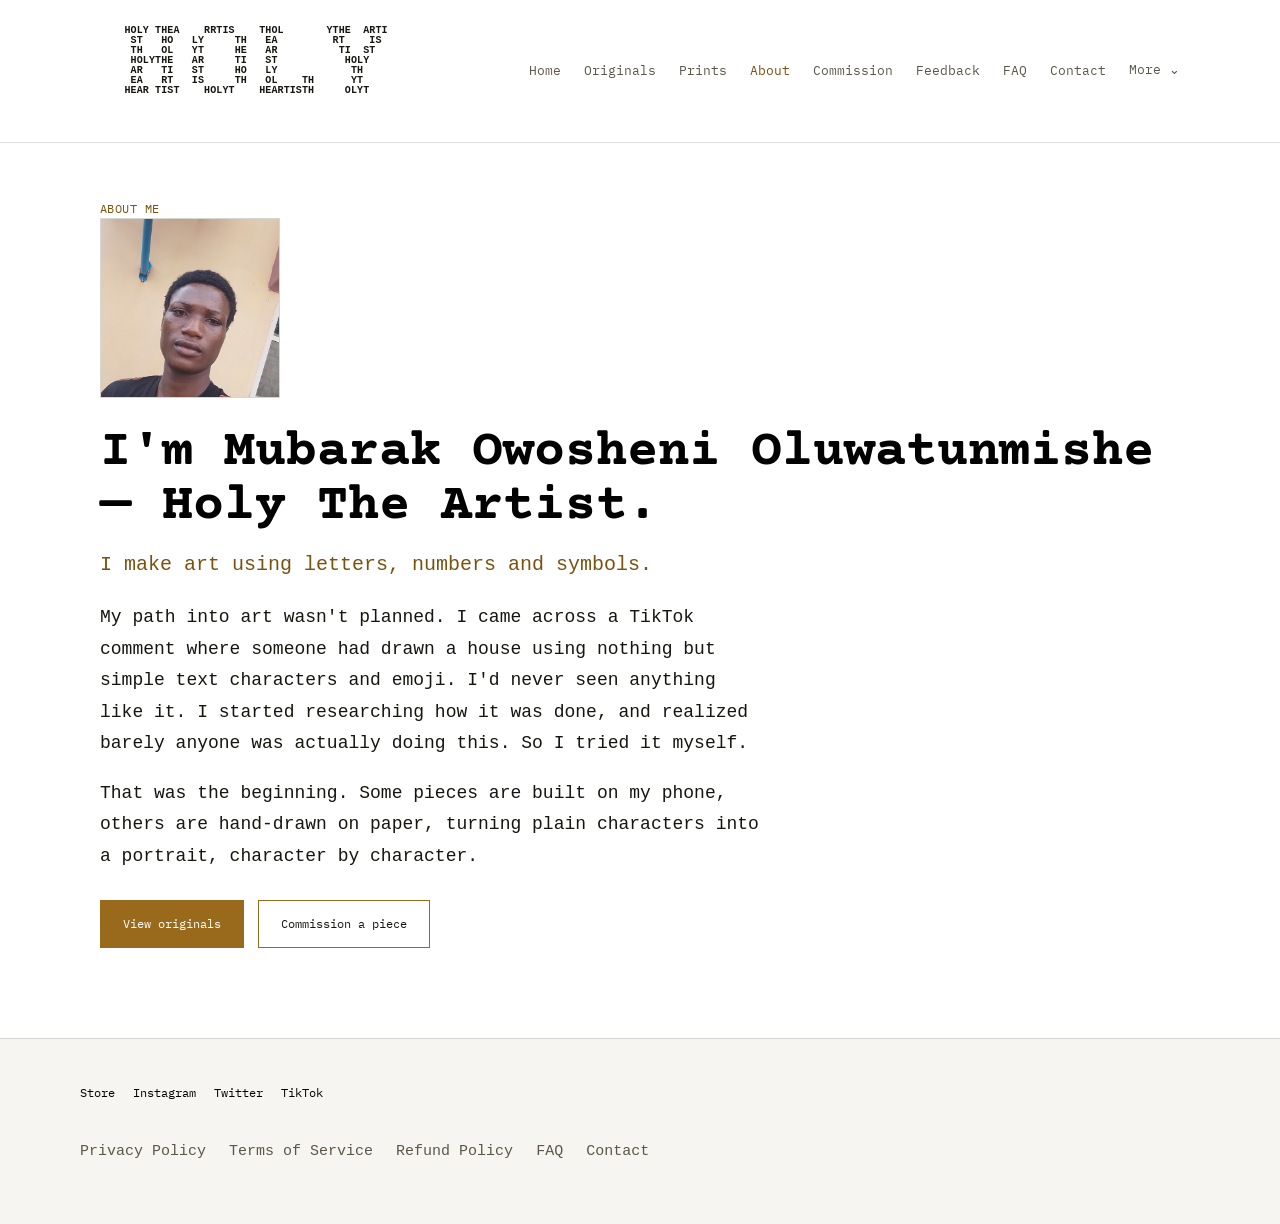
==== commit 9dfb62f8: "Holy" ====
--- a/about.html
+++ b/about.html
@@ -86,7 +86,7 @@
     <div class="eyebrow">ABOUT ME</div>
 
     <!-- Put your photo at images/holy.jpg, or delete this line -->
-    <img class="about-photo" src="img/holy.jpg" alt="Mubarak Owosheni Oluwatunmishe, Holy The Artist">
+    <img class="about-photo" src="Holy1.jpg" alt="Mubarak Owosheni Oluwatunmishe, Holy The Artist">
 
     <h1 class="page-title">
       I'm Mubarak Owosheni Oluwatunmishe — Holy The Artist.
